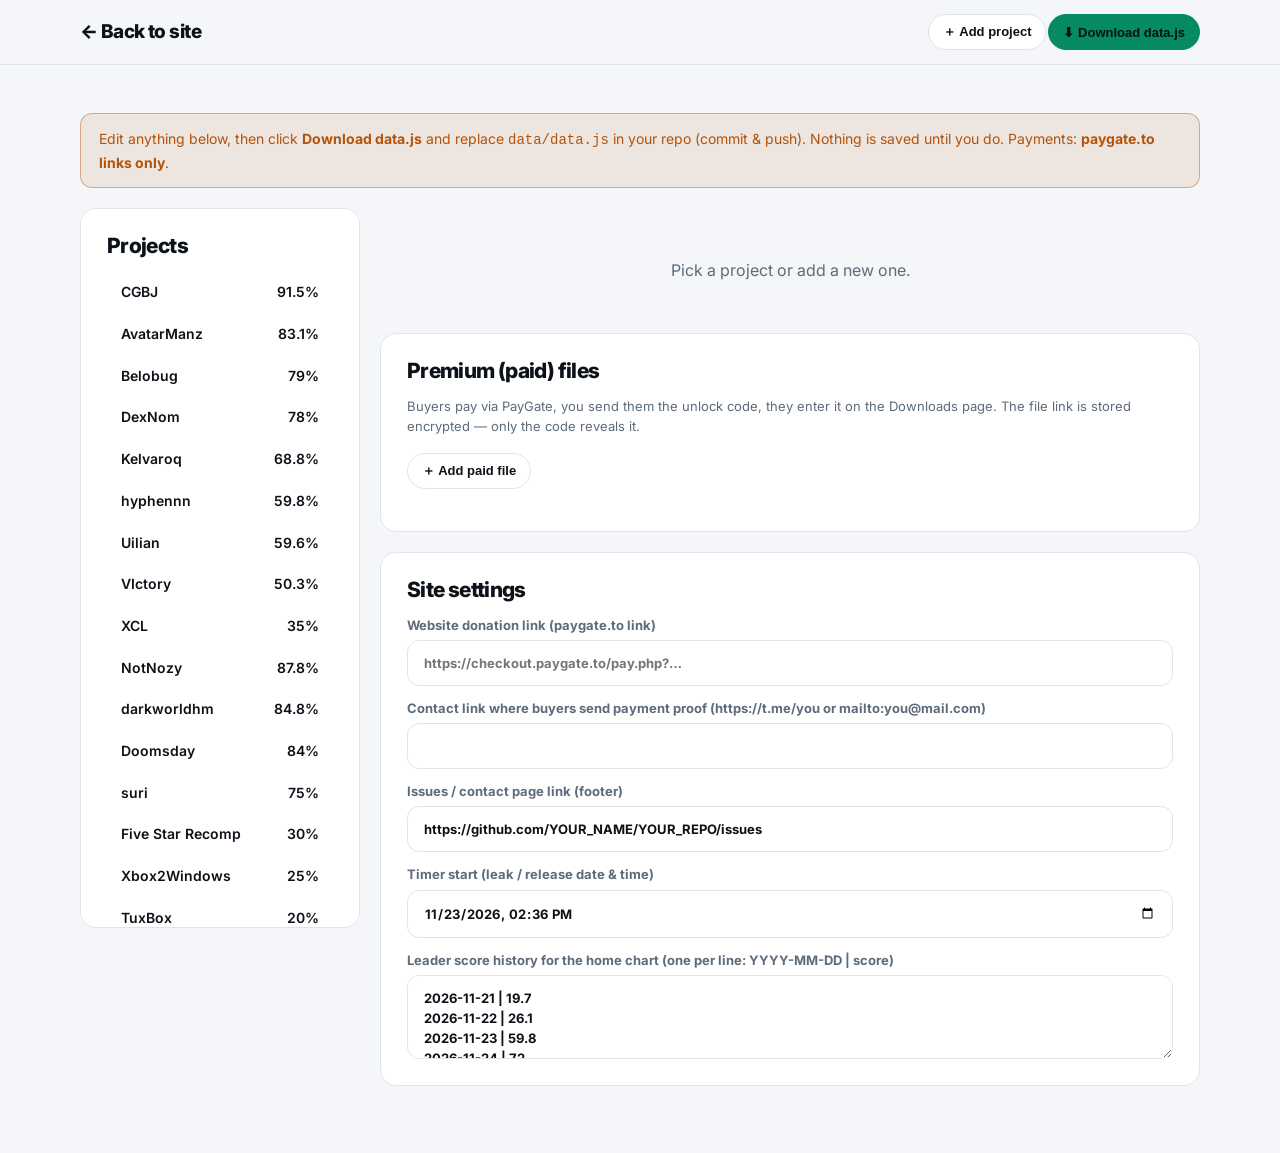
==== rw-1edb0dacd2a9669707-panel.html @ ff082c67 "Add files via upload" ====
<!DOCTYPE html>
<html lang="en"><head><meta charset="utf-8"><meta name="viewport" content="width=device-width, initial-scale=1"><meta name="robots" content="noindex">
<title>Admin — RecompWatch</title><link rel="icon" href="assets/favicon.svg"><link rel="preconnect" href="https://fonts.googleapis.com"><link href="https://fonts.googleapis.com/css2?family=Inter:wght@400;600;700;800;900&family=JetBrains+Mono:wght@500;700&display=swap" rel="stylesheet"><link rel="stylesheet" href="css/styles.css"></head><body data-page="admin">
<script src="data/data.js"></script>
<header class="nav"><div class="wrap"><a class="brand" href="index.html">← Back to site</a><nav class="links"><button class="btn sm" id="add">＋ Add project</button><button class="btn sm pri" id="dl">⬇ Download data.js</button></nav></div></header>
<main class="wrap sec"><div class="note">Edit anything below, then click <b>Download data.js</b> and replace <code>data/data.js</code> in your repo (commit &amp; push). Nothing is saved until you do. Payments: <b>paygate.to links only</b>.</div>
<div class="adm"><div class="box list"><h3>Projects</h3><div id="pl"></div></div><div><div id="fm"></div>
<div class="box"><h3>Premium (paid) files</h3><p class="by">Buyers pay via PayGate, you send them the unlock code, they enter it on the Downloads page. The file link is stored encrypted — only the code reveals it.</p><div id="paid"></div><p><button class="btn sm" id="addpaid">＋ Add paid file</button></p></div>
<div class="box"><h3>Site settings</h3><div class="f">
<label>Website donation link (paygate.to link)<input id="don" placeholder="https://checkout.paygate.to/pay.php?…"></label>
<label>Contact link where buyers send payment proof (https://t.me/you or mailto:you@mail.com)<input id="ctc"></label>
<label>Issues / contact page link (footer)<input id="iss" placeholder="https://github.com/YOU/REPO/issues"></label>
<label>Timer start (leak / release date &amp; time)<input type="datetime-local" id="sd"></label>
<label>Leader score history for the home chart (one per line: YYYY-MM-DD | score)<textarea id="hist"></textarea></label></div></div></div></div></main>
<script src="js/p-5f0a9cd14bfb11.js"></script></body></html>
---- css/styles.css ----
:root{--bg:#f4f6f9;--bg2:#fff;--card:#fff;--line:#dfe5ec;--ink:#0c1218;--mut:#5d6b7b;--a:#058a63;--b:#2563eb;--hot:#b45309;--g:linear-gradient(90deg,#2563eb,#0ea5a0 60%,#65a30d);color-scheme:light;--bad:#ff6b6b;--r:16px;--mono:"JetBrains Mono",ui-monospace,SFMono-Regular,Menlo,Consolas,monospace;font-family:Inter,system-ui,-apple-system,"Segoe UI",sans-serif}
html[data-theme=dark]{color-scheme:dark;--bg:#090c11;--bg2:#0e131a;--card:#10161e;--line:#1f2933;--ink:#e9eef5;--mut:#8593a3;--a:#2ee6a6;--b:#3b82f6;--hot:#ffb454;--g:linear-gradient(90deg,#3b82f6,#22d3c5 60%,#a3e635);}
*{box-sizing:border-box}html{scroll-behavior:smooth}body{margin:0;background:var(--bg);color:var(--ink);line-height:1.55;-webkit-font-smoothing:antialiased}
a{color:inherit}img{max-width:100%}h1,h2,h3{margin:0;letter-spacing:-.03em;line-height:1.05}.wrap{width:min(1120px,calc(100% - 36px));margin:auto}
.grad{background:var(--g);-webkit-background-clip:text;background-clip:text;color:transparent}.mono{font-family:var(--mono)}
.kick{font:700 11.5px var(--mono);letter-spacing:.14em;text-transform:uppercase;color:var(--mut)}
.nav{position:sticky;top:0;z-index:20;background:color-mix(in srgb,var(--bg) 85%,transparent);backdrop-filter:blur(14px);border-bottom:1px solid var(--line)}
.nav .wrap{display:flex;align-items:center;gap:18px;height:64px}.brand{display:flex;align-items:center;gap:11px;font-weight:800;font-size:19px;text-decoration:none;letter-spacing:-.03em}
.brand small{font:600 9px var(--mono);letter-spacing:.16em;color:var(--mut);border:1px solid var(--line);padding:2px 6px;border-radius:5px}.logo{width:36px;height:36px}.logo .live{animation:blink 1.6s infinite}@keyframes blink{50%{opacity:.25}}
.links{display:flex;gap:2px;margin-left:auto;overflow-x:auto;scrollbar-width:none}.links a{padding:8px 13px;border-radius:9px;text-decoration:none;font-size:14px;font-weight:600;color:var(--mut);white-space:nowrap}
.links a:hover{color:var(--ink);background:var(--bg2)}.links a.on{color:var(--ink);background:var(--card);box-shadow:inset 0 -2px 0 var(--a)}.links a.don{color:var(--hot)}
.btn{display:inline-flex;align-items:center;gap:8px;padding:12px 20px;border-radius:11px;font-weight:700;text-decoration:none;border:1px solid var(--line);background:var(--card);cursor:pointer;font-size:14.5px;color:var(--ink)}
.btn.pri{background:var(--a);border-color:var(--a);color:#04140d}.btn.dark{background:var(--ink);color:var(--bg);border-color:var(--ink)}.btn:hover{filter:brightness(1.1)}.btn.sm{padding:8px 14px;font-size:13px;border-radius:999px}
.hero{position:relative;padding:76px 0 56px;overflow:hidden}.hero:before{content:"";position:absolute;inset:0;z-index:-1;background:linear-gradient(var(--line) 1px,transparent 1px) 0 0/48px 48px,linear-gradient(90deg,var(--line) 1px,transparent 1px) 0 0/48px 48px;opacity:.35;-webkit-mask:radial-gradient(ellipse 70% 80% at 30% 20%,#000,transparent);mask:radial-gradient(ellipse 70% 80% at 30% 20%,#000,transparent)}
.hero .wrap{display:grid;grid-template-columns:1.3fr 1fr;gap:40px;align-items:center}.hero h1{font-size:clamp(46px,7.4vw,92px);font-weight:900;margin:18px 0 16px}.hero h1 em{font-style:normal;color:var(--a)}.hero h1 em:after{content:"";display:inline-block;width:.08em;height:.82em;margin-left:.08em;background:var(--a);vertical-align:-.05em;animation:blink 1s steps(1) infinite}
.sub{font-size:clamp(17px,2vw,21px);color:var(--mut);margin:0 0 28px;max-width:520px}.cta{display:flex;gap:10px;flex-wrap:wrap}
.clock{padding:24px;border-radius:var(--r);background:var(--card);border:1px solid var(--line);box-shadow:0 0 0 1px #0000,0 30px 60px -30px #2ee6a633}.clock .kick{display:flex;justify-content:space-between;align-items:center}.clock .kick i{display:inline-flex;gap:7px;align-items:center;color:var(--a);font-style:normal}
.dot{width:7px;height:7px;border-radius:50%;background:var(--a);animation:blink 1.4s infinite}.digits{display:flex;gap:6px;align-items:flex-start;margin:20px 0 14px;font-family:var(--mono)}.digits div{flex:1;text-align:center}.digits b{display:block;font-size:clamp(34px,5vw,54px);font-weight:700;line-height:1;font-variant-numeric:tabular-nums}.digits small{font-size:10px;letter-spacing:.14em;color:var(--mut);text-transform:uppercase}.digits span{font-size:34px;color:var(--mut);padding-top:2px}
.cap{font-size:12.5px;color:var(--mut)}
.sec{padding:48px 0}.head{display:flex;align-items:end;justify-content:space-between;gap:16px;margin-bottom:24px;flex-wrap:wrap}.head h2{font-size:clamp(28px,4.4vw,42px);font-weight:900}.head p{color:var(--mut);margin:8px 0 0;max-width:560px}
.page-h{padding:48px 0 8px}.page-h h1{font-size:clamp(36px,6.4vw,62px);font-weight:900}.page-h p{color:var(--mut);font-size:18px;max-width:600px;margin:12px 0 0}
.ov{padding:30px;border-radius:24px;background:var(--card);border:1px solid var(--line)}.ov-top{display:flex;justify-content:space-between;gap:24px;flex-wrap:wrap;align-items:flex-start}.bigsc{font-size:clamp(78px,13vw,148px);font-weight:900;line-height:.9;letter-spacing:-.05em}.bigsc sup{font-size:.34em;color:var(--a);vertical-align:top;letter-spacing:0;margin-left:4px}
.lead{color:var(--mut);margin:14px 0 0}.lead b{color:var(--ink)}.chips{display:grid;grid-template-columns:repeat(2,minmax(130px,1fr));gap:10px}.chips div{padding:14px 18px;border-radius:14px;background:var(--bg2);border:1px solid var(--line)}.chips b{font-size:22px;font-weight:800;display:block;line-height:1.1}.chips span{font-size:12.5px;color:var(--mut)}
.bw{overflow-x:auto;padding-bottom:6px;margin-top:24px}.bw>div{min-width:640px}.mk{position:relative;height:78px}.mk a{position:absolute;top:0;transform:translateX(-50%);width:36px;height:36px}.mk .av{width:36px;height:36px;border-radius:50%;border:2px solid var(--card);box-shadow:0 0 0 1px var(--line)}.mk a.lead1 .av{box-shadow:0 0 0 2px var(--a)}
.mk .tip{position:absolute;bottom:42px;left:50%;transform:translateX(-50%);white-space:nowrap;font:700 11px var(--mono);padding:4px 9px;border-radius:8px;background:var(--ink);color:var(--bg)}.mk svg{position:absolute;left:0;right:0;top:38px;width:100%;height:40px}.mk path{fill:none;stroke:var(--mut);stroke-width:1.2;vector-effect:non-scaling-stroke;opacity:.6}
.seg{display:flex;gap:3px;height:var(--h,12px)}.seg i{flex:var(--w);background:var(--line);border-radius:4px;overflow:hidden;position:relative}.seg i b{position:absolute;inset:0 auto 0 0;width:var(--f);background:var(--c,var(--a));display:block}.seg.xl{--h:26px}
.lbs{position:relative;height:22px;margin-top:8px;font-size:11.5px;font-weight:700}.lbs span{position:absolute;top:0;white-space:nowrap;display:flex;gap:6px;align-items:center}.lbs span:before{content:"";width:6px;height:6px;border-radius:50%;background:var(--a);opacity:.5}.lbs .r{transform:translateX(-100%);right:0;left:auto!important}.lbs .on:before{opacity:1}.lbs .off{color:var(--mut)}
.hist{margin-top:20px;padding-top:16px;border-top:1px solid var(--line)}.hist svg{width:100%;height:84px;display:block;margin-top:8px}.hist .ax{display:flex;justify-content:space-between;font:600 11px var(--mono);color:var(--mut)}
.mini{display:flex;gap:14px;align-items:center;padding:14px 18px;border-radius:14px;background:var(--card);border:1px solid var(--line);margin-bottom:10px;text-decoration:none}.mini:hover{border-color:var(--a)}.mini .n{font:800 22px var(--mono);color:var(--mut);width:26px}.mini .g{flex:1;min-width:0}.mini .g .seg{margin-top:8px;--h:7px}.mini b{font-size:17px}.mini .s{font:800 22px var(--mono)}
.av{width:48px;height:48px;border-radius:12px;object-fit:cover;background:var(--bg2);flex:none;display:grid;place-items:center;font-weight:900;font-size:19px;color:#04140d;background:var(--g)}
.pc{display:flex;gap:18px;padding:24px 26px;border-radius:22px;background:var(--card);border:1px solid var(--line);margin-bottom:16px}.pc.arch{opacity:.6}.pc-rank{font:800 40px var(--mono);color:var(--a);width:44px;flex:none;line-height:1}.pc-main{flex:1;min-width:0}
.pc header{display:flex;gap:14px;align-items:flex-start}.pc-id{display:flex;gap:14px;align-items:center;text-decoration:none;min-width:0}.pc-id h3{font-size:22px;font-weight:800}.pc-id:hover h3{color:var(--a)}.by{font-size:13px;color:var(--mut);overflow-wrap:anywhere}
.score{margin-left:auto;text-align:right;flex:none}.score b{font-size:40px;font-weight:900;line-height:1;letter-spacing:-.04em}.score b small{font-size:16px;color:var(--mut);font-weight:700}.score span{display:block;font-size:12.5px;font-weight:700;color:var(--mut)}
.tags{display:flex;gap:7px;flex-wrap:wrap;margin:14px 0}.tag{padding:4px 11px;border-radius:99px;background:var(--bg2);border:1px solid var(--line);font-size:12px;font-weight:700;color:var(--mut)}.tag.gta{color:var(--a);border-color:color-mix(in srgb,var(--a) 45%,transparent)}.tag.ver{background:color-mix(in srgb,var(--a) 15%,transparent);color:var(--a);border-color:transparent}.tag.warn{color:var(--hot);border-color:color-mix(in srgb,var(--hot) 45%,transparent)}
.sum2{margin:0 0 18px;color:var(--ink);opacity:.86;max-width:840px}.pc .bw{margin-top:0}.mt4{display:grid;grid-template-columns:repeat(auto-fit,minmax(190px,1fr));gap:18px;margin:20px 0 6px;padding-top:16px;border-top:1px dashed var(--line)}.mt4 div>div{display:flex;justify-content:space-between;gap:8px;font-size:12.5px;font-weight:700;margin-bottom:6px}.mt4 em{font-style:normal;color:var(--mut);font-weight:500;text-align:right}.mt4 .seg{--h:6px}.mt4 .seg i{border-radius:3px}
.pcd{display:grid;grid-template-columns:1fr 1fr;gap:28px;margin-top:20px}.pcd[hidden]{display:none}.pcd h4{font:700 11.5px var(--mono);letter-spacing:.12em;color:var(--mut);margin:0 0 10px}.pcd ul{list-style:none;margin:0;padding:0}.pcd li{position:relative;padding-left:22px;margin:0 0 10px;font-size:14.5px;opacity:.9}.pcd li:before{position:absolute;left:0;font-weight:800}.ok li:before{content:"✓";color:var(--a)}.no li:before{content:"–";color:var(--bad)}
.pc footer{display:flex;gap:18px;align-items:center;flex-wrap:wrap;margin-top:20px;padding-top:16px;border-top:1px solid var(--line);font-size:13.5px;color:var(--mut)}.pc footer .sp{flex:1}.pc footer .st{font-family:var(--mono);font-size:12.5px}
.grid{display:grid;grid-template-columns:repeat(auto-fill,minmax(290px,1fr));gap:14px}.card{display:flex;flex-direction:column;gap:10px;padding:22px;border-radius:var(--r);background:var(--card);border:1px solid var(--line);text-decoration:none;transition:.15s}a.card:hover{transform:translateY(-2px);border-color:var(--a)}.card h3{font-size:20px;font-weight:800}.sum{color:var(--mut);font-size:14px;margin:0}
.stats{display:grid;grid-template-columns:repeat(auto-fit,minmax(170px,1fr));gap:12px}.stat{padding:20px;border-radius:var(--r);background:var(--card);border:1px solid var(--line)}.stat b{font-size:34px;font-weight:900;display:block;line-height:1}.stat span{color:var(--mut);font-size:14px}
.tools{display:flex;gap:10px;flex-wrap:wrap;margin-bottom:22px}.tools input,.tools select,.f input,.f textarea,.f select{padding:12px 16px;border-radius:12px;border:1px solid var(--line);background:var(--card);color:var(--ink);font:inherit}.tools input{flex:1;min-width:200px}
.chip{padding:10px 16px;border-radius:99px;border:1px solid var(--line);background:var(--card);color:var(--mut);font-weight:700;font-size:14px;cursor:pointer}.chip.on{background:var(--a);color:#04140d;border-color:var(--a)}
.dt{display:grid;grid-template-columns:1.5fr 1fr;gap:20px}.box{padding:26px;border-radius:var(--r);background:var(--card);border:1px solid var(--line);margin-bottom:20px}.box h3{font-size:21px;font-weight:800;margin-bottom:14px}
.vids{display:grid;grid-template-columns:repeat(auto-fill,minmax(300px,1fr));gap:14px}.vids iframe,.vids video{width:100%;aspect-ratio:16/9;border:0;border-radius:12px;background:#000}
.tl{border-left:2px solid var(--line);margin-left:6px;padding-left:20px}.tl div{position:relative;margin-bottom:18px}.tl div:before{content:"";position:absolute;left:-27px;top:6px;width:12px;height:12px;border-radius:50%;background:var(--a)}.tl small{color:var(--mut);font:600 12px var(--mono)}
.kv{display:grid;grid-template-columns:auto 1fr;gap:8px 18px;font-size:14px}.kv span{color:var(--mut)}.links2{display:grid;gap:10px}.ladder{display:grid;gap:8px}.step{display:flex;gap:12px;align-items:center;padding:12px 16px;border-radius:12px;background:var(--bg2);border:1px solid var(--line)}.step em{margin-left:auto;font:600 12px var(--mono);color:var(--mut);font-style:normal}
.row{display:flex;gap:14px;align-items:center;padding:14px 18px;border-radius:14px;background:var(--card);border:1px solid var(--line);margin-bottom:10px;flex-wrap:wrap}.row .grow{flex:1;min-width:200px}.row p{margin:2px 0 0;color:var(--mut);font-size:14px}
.don{display:grid;grid-template-columns:repeat(auto-fit,minmax(240px,1fr));gap:14px}.don .card{text-align:center;align-items:center;padding:30px}.don .emo{font-size:38px;color:var(--hot)}
.foot{border-top:1px solid var(--line);padding:32px 0;margin-top:50px;color:var(--mut);font-size:13px}.foot .wrap{display:flex;gap:24px;justify-content:space-between;flex-wrap:wrap}
.note{padding:14px 18px;border-radius:12px;background:color-mix(in srgb,var(--hot) 10%,transparent);border:1px solid color-mix(in srgb,var(--hot) 40%,transparent);color:var(--hot);font-size:14px;margin-bottom:20px}.empty{padding:50px;text-align:center;color:var(--mut)}
.f{display:grid;gap:12px}.f label{display:grid;gap:5px;font-size:13px;font-weight:700;color:var(--mut)}.f textarea{min-height:84px;resize:vertical}
.adm{display:grid;grid-template-columns:280px 1fr;gap:20px;align-items:start}.adm .list{position:sticky;top:80px;max-height:80vh;overflow:auto}.pi{padding:10px 14px;border-radius:10px;cursor:pointer;display:flex;justify-content:space-between;font-weight:600;font-size:14px}.pi:hover{background:var(--bg2)}.pi.on{background:var(--a);color:#04140d}
@media(max-width:860px){.hero .wrap,.dt,.adm,.pcd{grid-template-columns:1fr}.adm .list{position:static;max-height:240px}.pc{padding:18px}.pc-rank{display:none}.brand small{display:none}.ov{padding:20px}}
.tbtn{flex:none;width:38px;height:38px;border-radius:10px;border:1px solid var(--line);background:var(--card);color:var(--ink);cursor:pointer;font-size:17px;line-height:1;display:grid;place-items:center}.tbtn:hover{border-color:var(--a)}
.tag.amd{color:#ff7a70;border-color:#ff7a7055}.tag.nv{color:#8fd13a;border-color:#8fd13a55}.tag.stale{color:var(--bad);border-color:color-mix(in srgb,var(--bad) 45%,transparent)}a.tag{text-decoration:none}a.tag:hover{filter:brightness(1.2)}
.lbs .lsub{color:var(--mut);font-weight:600;transform:translateX(-50%)}.lbs .lsub:before{display:none}.mk .lock{position:absolute;right:-4px;top:22px;font-size:12px;background:var(--card);border-radius:50%;width:18px;height:18px;display:grid;place-items:center;border:1px solid var(--line)}
.pc-rank{font-size:34px}.pc-id h3{overflow-wrap:anywhere}
.cry{display:grid;gap:8px;margin-top:10px}.cr{display:flex;gap:10px;align-items:center;flex-wrap:wrap;padding:10px 12px;border-radius:12px;background:var(--bg2);border:1px solid var(--line)}.cr b{font:800 13px var(--mono);color:var(--hot);min-width:44px}.cr code{flex:1;min-width:180px;font:12.5px var(--mono);overflow-wrap:anywhere;color:var(--ink)}.cdet summary{cursor:pointer;color:var(--a);font-size:13px;font-weight:700;margin-top:6px}
.mbar{height:6px;border-radius:3px;background:var(--line);overflow:hidden}.mbar i{display:block;height:100%;background:var(--g);border-radius:3px}
.pf .tools input{flex:none}
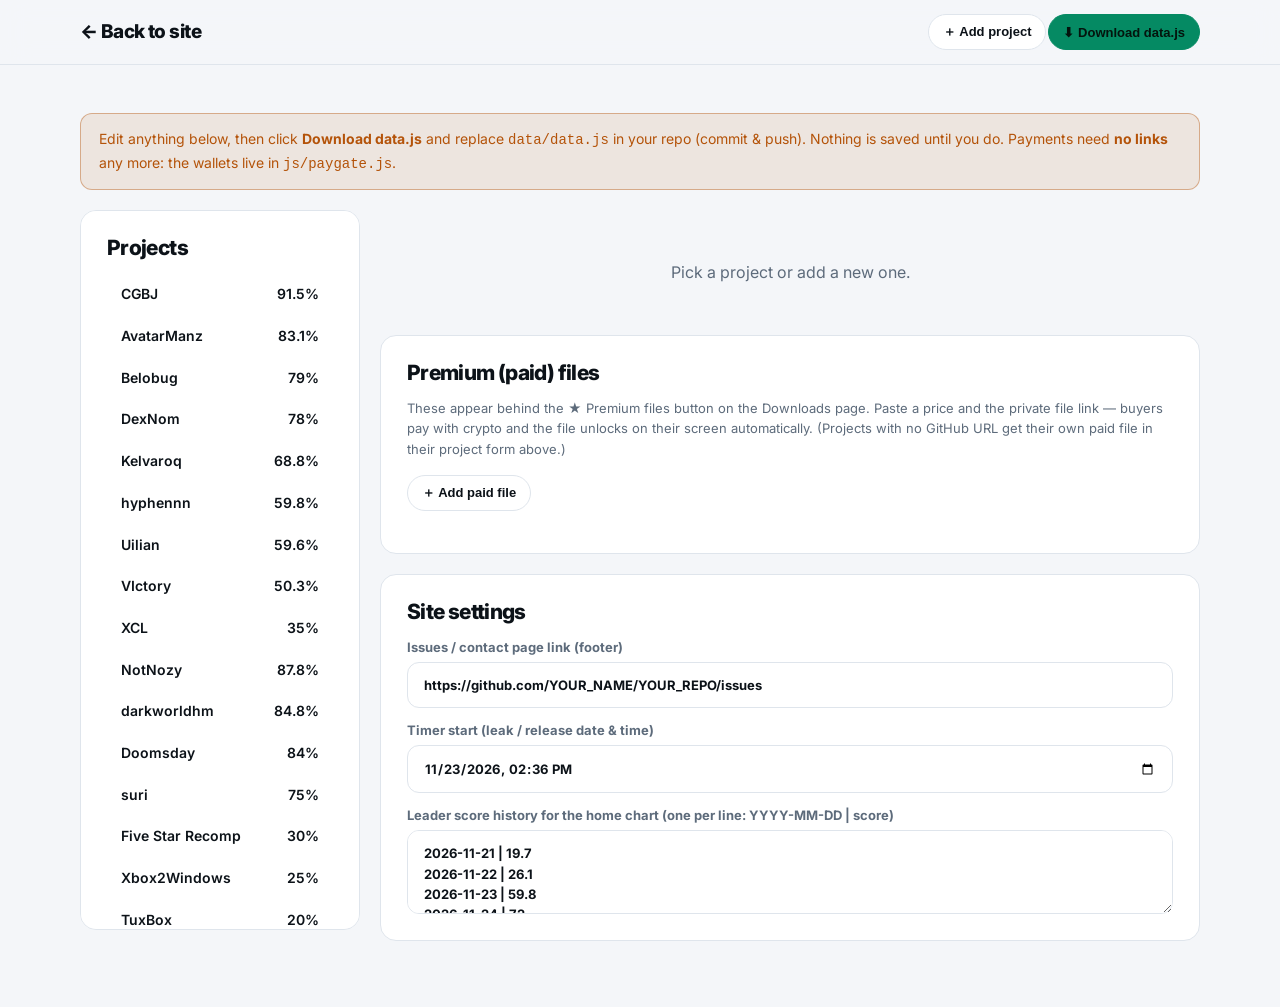
==== commit cfa94d8c: "Add files via upload" ====
--- a/rw-1edb0dacd2a9669707-panel.html
+++ b/rw-1edb0dacd2a9669707-panel.html
@@ -3,12 +3,10 @@
 <title>Admin — RecompWatch</title><link rel="icon" href="assets/favicon.svg"><link rel="preconnect" href="https://fonts.googleapis.com"><link href="https://fonts.googleapis.com/css2?family=Inter:wght@400;600;700;800;900&family=JetBrains+Mono:wght@500;700&display=swap" rel="stylesheet"><link rel="stylesheet" href="css/styles.css"></head><body data-page="admin">
 <script src="data/data.js"></script>
 <header class="nav"><div class="wrap"><a class="brand" href="index.html">← Back to site</a><nav class="links"><button class="btn sm" id="add">＋ Add project</button><button class="btn sm pri" id="dl">⬇ Download data.js</button></nav></div></header>
-<main class="wrap sec"><div class="note">Edit anything below, then click <b>Download data.js</b> and replace <code>data/data.js</code> in your repo (commit &amp; push). Nothing is saved until you do. Payments: <b>paygate.to links only</b>.</div>
+<main class="wrap sec"><div class="note">Edit anything below, then click <b>Download data.js</b> and replace <code>data/data.js</code> in your repo (commit &amp; push). Nothing is saved until you do. Payments need <b>no links</b> any more: the wallets live in <code>js/paygate.js</code>.</div>
 <div class="adm"><div class="box list"><h3>Projects</h3><div id="pl"></div></div><div><div id="fm"></div>
-<div class="box"><h3>Premium (paid) files</h3><p class="by">Buyers pay via PayGate, you send them the unlock code, they enter it on the Downloads page. The file link is stored encrypted — only the code reveals it.</p><div id="paid"></div><p><button class="btn sm" id="addpaid">＋ Add paid file</button></p></div>
+<div class="box"><h3>Premium (paid) files</h3><p class="by">These appear behind the ★ Premium files button on the Downloads page. Paste a price and the private file link — buyers pay with crypto and the file unlocks on their screen automatically. (Projects with no GitHub URL get their own paid file in their project form above.)</p><div id="paid"></div><p><button class="btn sm" id="addpaid">＋ Add paid file</button></p></div>
 <div class="box"><h3>Site settings</h3><div class="f">
-<label>Website donation link (paygate.to link)<input id="don" placeholder="https://checkout.paygate.to/pay.php?…"></label>
-<label>Contact link where buyers send payment proof (https://t.me/you or mailto:you@mail.com)<input id="ctc"></label>
 <label>Issues / contact page link (footer)<input id="iss" placeholder="https://github.com/YOU/REPO/issues"></label>
 <label>Timer start (leak / release date &amp; time)<input type="datetime-local" id="sd"></label>
 <label>Leader score history for the home chart (one per line: YYYY-MM-DD | score)<textarea id="hist"></textarea></label></div></div></div></div></main>
--- a/css/styles.css
+++ b/css/styles.css
@@ -57,3 +57,24 @@
 .cry{display:grid;gap:8px;margin-top:10px}.cr{display:flex;gap:10px;align-items:center;flex-wrap:wrap;padding:10px 12px;border-radius:12px;background:var(--bg2);border:1px solid var(--line)}.cr b{font:800 13px var(--mono);color:var(--hot);min-width:44px}.cr code{flex:1;min-width:180px;font:12.5px var(--mono);overflow-wrap:anywhere;color:var(--ink)}.cdet summary{cursor:pointer;color:var(--a);font-size:13px;font-weight:700;margin-top:6px}
 .mbar{height:6px;border-radius:3px;background:var(--line);overflow:hidden}.mbar i{display:block;height:100%;background:var(--g);border-radius:3px}
 .pf .tools input{flex:none}
+
+/* ---- PayGate checkout modal, premium panel, donate box ---- */
+.pm{position:fixed;inset:0;z-index:100;display:grid;place-items:center;padding:18px;background:rgba(5,8,12,.66);backdrop-filter:blur(6px);animation:pmf .18s}
+.pm-b{position:relative;width:min(440px,100%);padding:30px 28px 26px;border-radius:20px;background:var(--card);border:1px solid var(--line);box-shadow:0 30px 80px rgba(0,0,0,.45);text-align:center;animation:pmu .22s}
+.pm-b h3{font-size:22px;font-weight:900;margin:6px 0 10px}.pm-k{font:700 12px var(--mono);letter-spacing:.08em;text-transform:uppercase;color:var(--a)}
+.pm-x{position:absolute;top:10px;right:12px;width:34px;height:34px;border:0;border-radius:50%;background:var(--bg2);color:var(--mut);font-size:22px;line-height:1;cursor:pointer}.pm-x:hover{color:var(--ink)}
+.pm-amt{margin:18px 0}.pm-amt b{font:900 46px/1 var(--mono)}.pm-amt span{margin-left:8px;color:var(--mut);font-weight:700}
+.pm-chips,.amts{display:flex;gap:8px;justify-content:center;flex-wrap:wrap;margin:16px 0}
+.pm-c{display:grid;gap:6px;text-align:left;font-size:13px;color:var(--mut);margin-bottom:16px}.pm-c input{padding:13px 16px;border-radius:12px;border:1px solid var(--line);background:var(--bg2);color:var(--ink);font:700 18px var(--mono)}
+.pm-go{width:100%;justify-content:center;padding:15px 20px;font-size:16px}.pm-go:disabled{opacity:.6;cursor:progress}
+.pm-s{font-size:12.5px;color:var(--mut);margin:14px 0 0}.pm-st{min-height:18px;margin-top:10px;font-size:13px;color:var(--mut)}.pm-st.bad{color:var(--bad)}
+.pm-spin{width:42px;height:42px;margin:18px auto;border-radius:50%;border:4px solid var(--line);border-top-color:var(--a);animation:pms 1s linear infinite}
+.pm-ok{width:76px;height:76px;margin:6px auto 12px;border-radius:50%;display:grid;place-items:center;background:var(--a);color:#04140d;font-size:42px;font-weight:900;animation:pmp .5s}
+.pm-t{position:fixed;left:50%;bottom:28px;transform:translateX(-50%);z-index:110;padding:12px 20px;border-radius:99px;background:var(--ink);color:var(--bg);font-weight:700;font-size:14px;transition:.4s}.pm-t.out{opacity:0;transform:translate(-50%,10px)}
+.pm-fx{position:fixed;inset:0;z-index:120;pointer-events:none;overflow:hidden}.pm-fx i{position:absolute;top:-12px;left:var(--x);width:9px;height:14px;border-radius:2px;background:var(--c);animation:pmc 2.2s var(--d) cubic-bezier(.2,.7,.4,1) forwards}
+@keyframes pmf{from{opacity:0}}@keyframes pmu{from{opacity:0;transform:translateY(14px) scale(.98)}}@keyframes pms{to{transform:rotate(1turn)}}@keyframes pmp{0%{transform:scale(.2)}70%{transform:scale(1.15)}}@keyframes pmc{to{transform:translateY(105vh) rotate(var(--r));opacity:.9}}
+.dl-top{display:flex;gap:14px;align-items:center;flex-wrap:wrap;margin-bottom:20px}.dl-top .note{flex:1;min-width:240px;margin:0}
+.prem-btn{background:linear-gradient(90deg,var(--hot),#f59e0b);border-color:transparent;color:#1a1004;font-size:15px}.prem-btn b{display:inline-grid;place-items:center;min-width:24px;height:24px;border-radius:99px;background:rgba(0,0,0,.18);font:800 12px var(--mono)}
+.prem{margin-bottom:26px;padding:18px 18px 2px;border-radius:var(--r);border:1px dashed color-mix(in srgb,var(--hot) 55%,transparent);background:color-mix(in srgb,var(--hot) 6%,transparent)}.prem[hidden]{display:none}.prem .box{margin-bottom:16px}
+.pf-a{display:flex;gap:8px;flex-wrap:wrap}.row .btn.sm+.btn.sm{margin-left:0}
+.give{display:flex;gap:22px;align-items:center;flex-wrap:wrap;justify-content:space-between;background:linear-gradient(120deg,color-mix(in srgb,var(--hot) 9%,var(--card)),var(--card) 60%)}.give .emo{font-size:46px;color:var(--hot);line-height:1}.give-t{flex:1;min-width:220px}.give-t h3{margin:0 0 4px}.give .amts{margin:0}
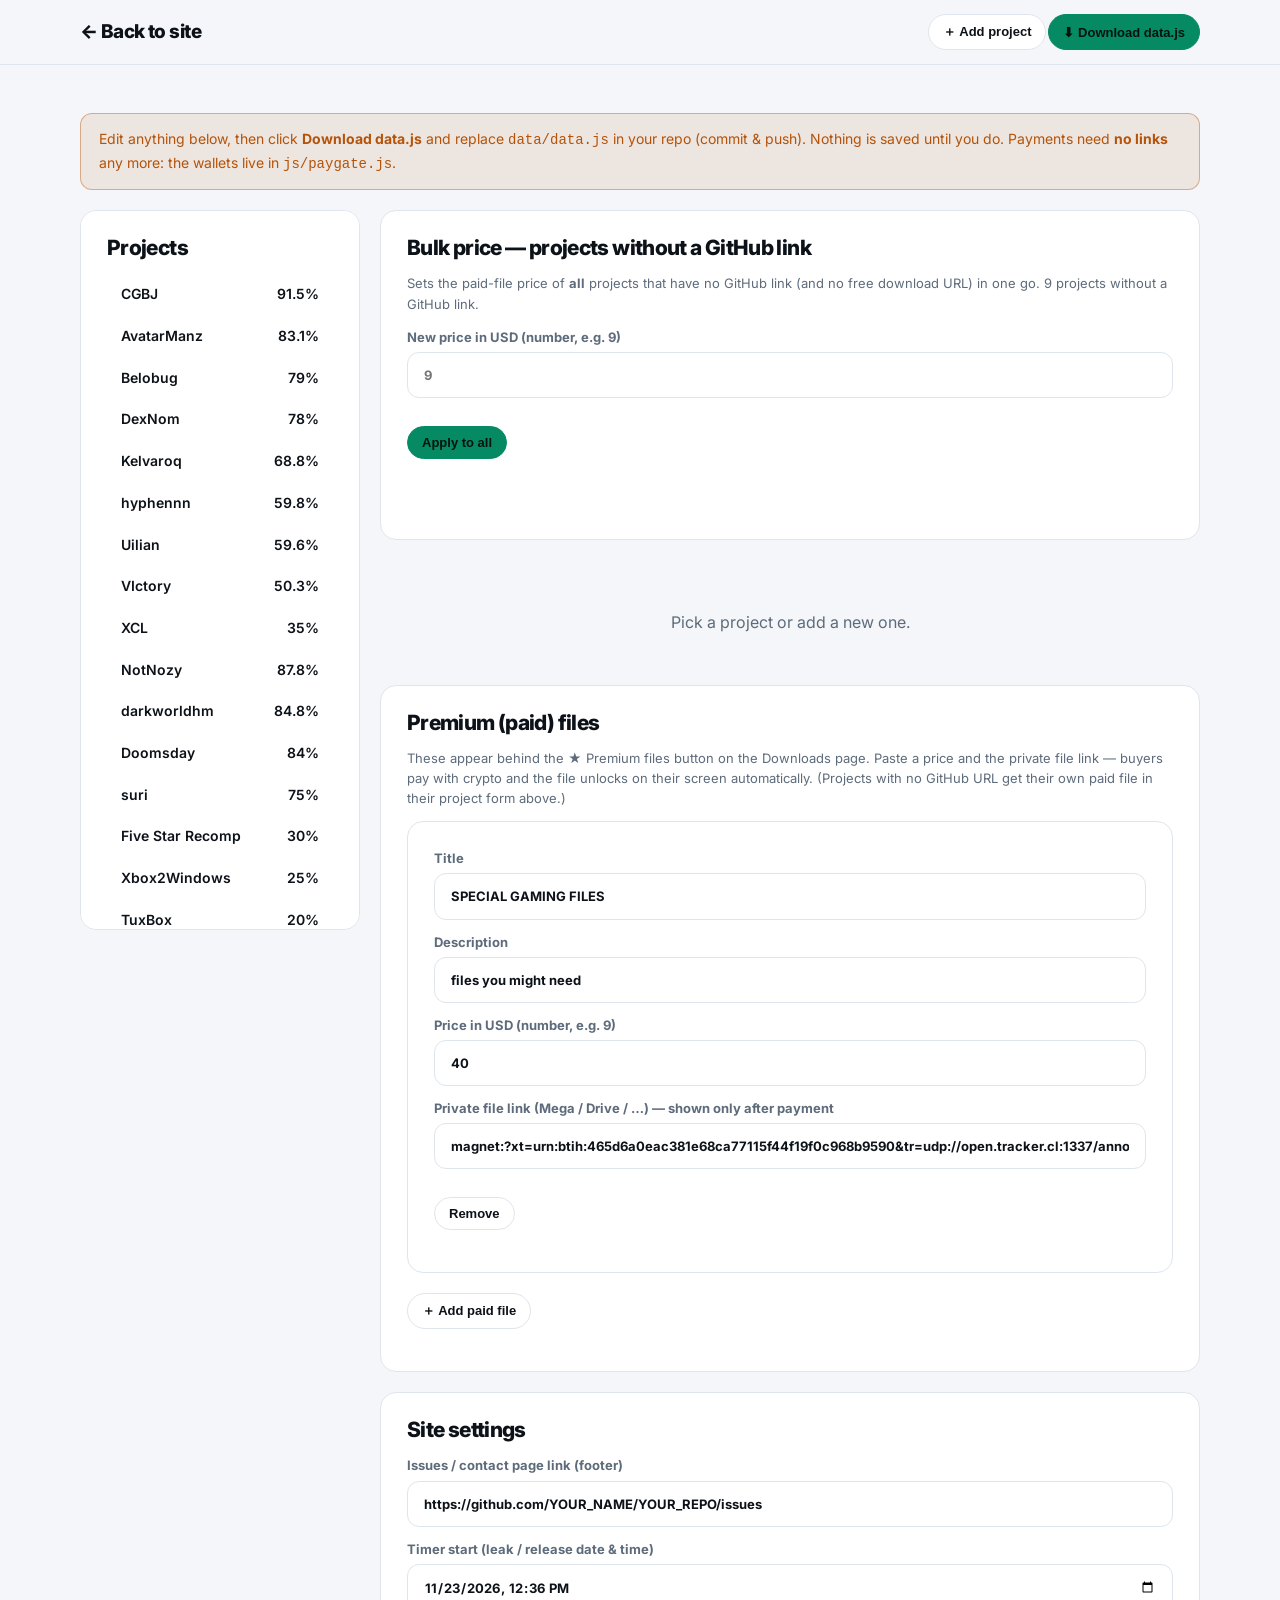
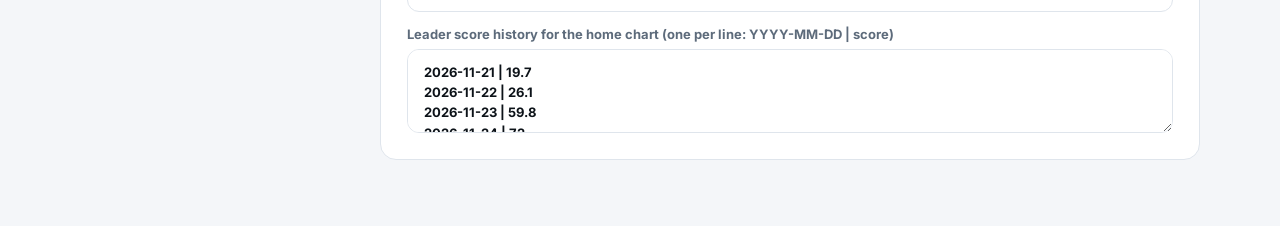
==== commit ece2d323: "Add files via upload" ====
--- a/rw-1edb0dacd2a9669707-panel.html
+++ b/rw-1edb0dacd2a9669707-panel.html
@@ -4,7 +4,7 @@
 <script src="data/data.js"></script>
 <header class="nav"><div class="wrap"><a class="brand" href="index.html">← Back to site</a><nav class="links"><button class="btn sm" id="add">＋ Add project</button><button class="btn sm pri" id="dl">⬇ Download data.js</button></nav></div></header>
 <main class="wrap sec"><div class="note">Edit anything below, then click <b>Download data.js</b> and replace <code>data/data.js</code> in your repo (commit &amp; push). Nothing is saved until you do. Payments need <b>no links</b> any more: the wallets live in <code>js/paygate.js</code>.</div>
-<div class="adm"><div class="box list"><h3>Projects</h3><div id="pl"></div></div><div><div id="fm"></div>
+<div class="adm"><div class="box list"><h3>Projects</h3><div id="pl"></div></div><div><div class="box"><h3>Bulk price — projects without a GitHub link</h3><p class="by">Sets the paid-file price of <b>all</b> projects that have no GitHub link (and no free download URL) in one go. <span id="bcount"></span>.</p><div class="f"><label>New price in USD (number, e.g. 9)<input id="bprice" type="number" min="0.01" step="0.01" inputmode="decimal" placeholder="9"></label><p><button type="button" class="btn sm pri" id="bgo">Apply to all</button></p><p class="by" id="bmsg"></p></div></div><div id="fm"></div>
 <div class="box"><h3>Premium (paid) files</h3><p class="by">These appear behind the ★ Premium files button on the Downloads page. Paste a price and the private file link — buyers pay with crypto and the file unlocks on their screen automatically. (Projects with no GitHub URL get their own paid file in their project form above.)</p><div id="paid"></div><p><button class="btn sm" id="addpaid">＋ Add paid file</button></p></div>
 <div class="box"><h3>Site settings</h3><div class="f">
 <label>Issues / contact page link (footer)<input id="iss" placeholder="https://github.com/YOU/REPO/issues"></label>
